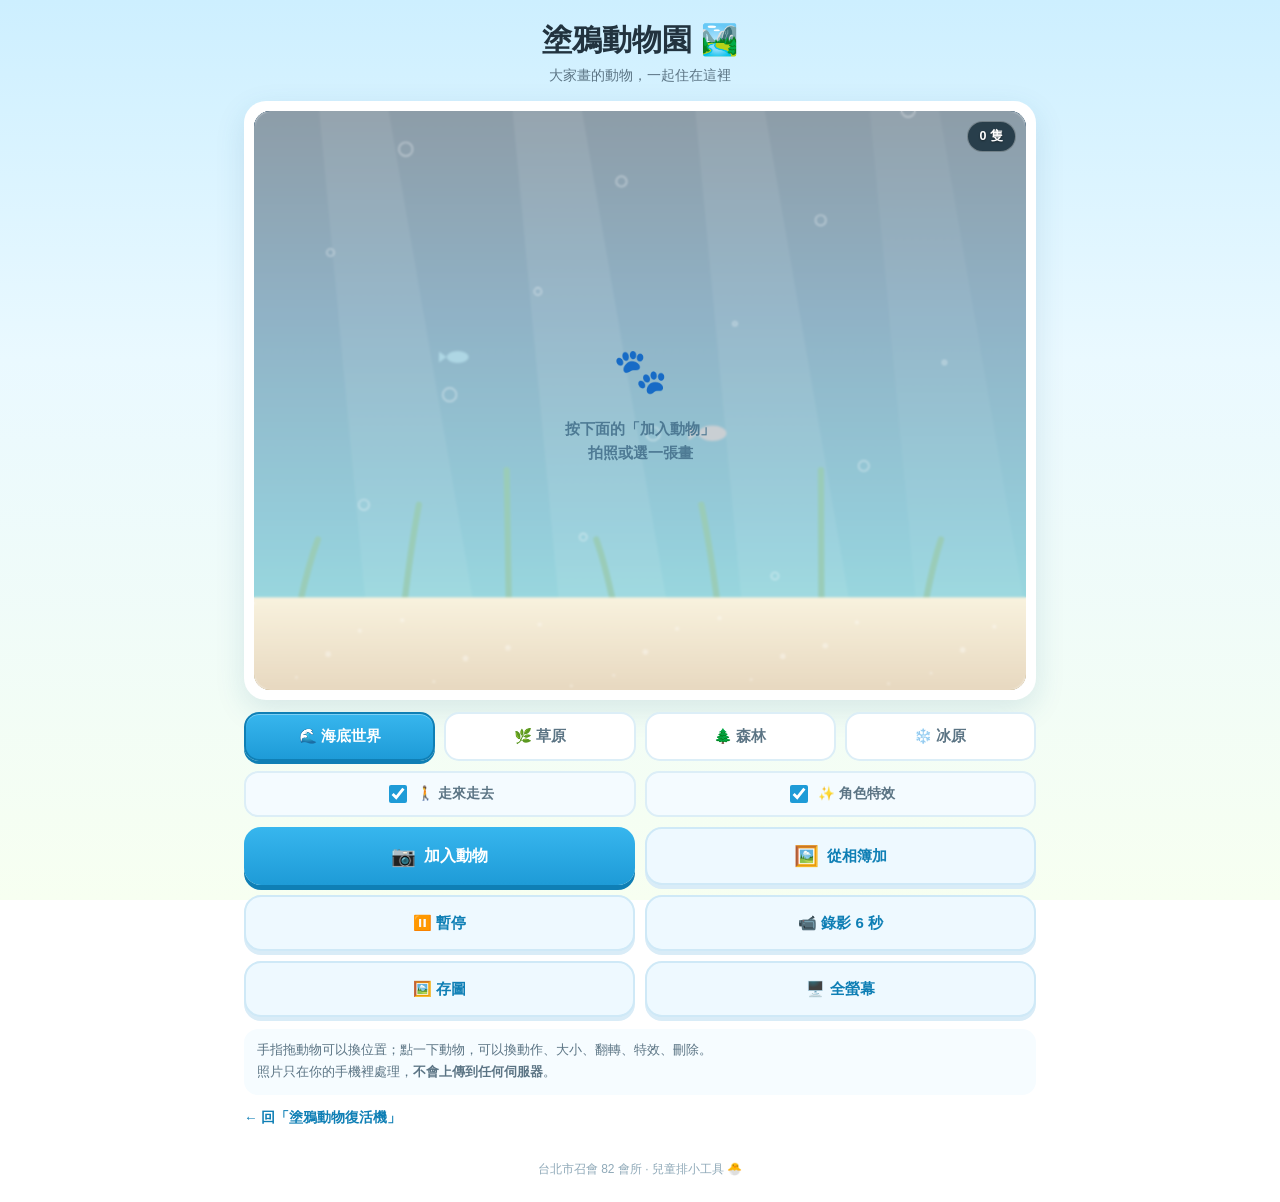
==== animals/zoo/index.html @ 326db667 "deploy: 2026-10-29 19:43" ====
<!DOCTYPE html>
<html lang="zh-Hant">
<head>
<meta charset="utf-8">
<meta name="viewport" content="width=device-width,initial-scale=1,viewport-fit=cover">
<meta name="theme-color" content="#2aa7d8">
<title>塗鴉動物園 🏞️</title>
<meta name="description" content="把大家畫的動物放進同一個畫面，切換海底世界、草原、森林、冰原四種背景。照片不會上傳。">
<link rel="stylesheet" href="zoo.css">
<link rel="icon" href="data:image/svg+xml,<svg xmlns='http://www.w3.org/2000/svg' viewBox='0 0 100 100'><text y='.9em' font-size='90'>🏞️</text></svg>">
</head>
<body>

<header class="top">
  <h1>塗鴉動物園 <span class="bob">🏞️</span></h1>
  <p class="sub">大家畫的動物，一起住在這裡</p>
</header>

<main>
  <div id="appBanner" class="banner hidden">
    📱 如果你按了「加入動物」沒反應：點右上角 <b>⋯</b> → <b>在瀏覽器開啟</b>（Telegram／LINE 內建瀏覽器會擋上傳）
  </div>

  <div class="stage-card">
    <div id="stageWrap" class="stage-wrap">
      <canvas id="stage"></canvas>
      <div id="empty" class="empty">
        <div class="empty-emoji">🐾</div>
        <div>按下面的「加入動物」<br>拍照或選一張畫</div>
      </div>
      <div id="busy" class="busy hidden"><div class="spinner"></div><span id="busyText">處理中…</span></div>
      <div id="count" class="count">0 隻</div>
      <div id="toast" class="toast"></div>
    </div>
  </div>

  <div class="bgs" id="bgs">
    <button class="bg-chip active" data-bg="sea">🌊 海底世界</button>
    <button class="bg-chip" data-bg="grass">🌿 草原</button>
    <button class="bg-chip" data-bg="forest">🌲 森林</button>
    <button class="bg-chip" data-bg="ice">❄️ 冰原</button>
  </div>

  <div class="switches">
    <label class="sw"><input id="tgWalk" type="checkbox" checked> 🚶 走來走去</label>
    <label class="sw"><input id="tgFx" type="checkbox" checked> ✨ 角色特效</label>
  </div>

  <div class="row">
    <label class="btn btn-main" for="fileCam" id="labCam"><span class="ico">📷</span> 加入動物</label>
    <input id="fileCam" type="file" accept="image/*" capture="environment" hidden>
    <label class="btn btn-2nd" for="fileAlbum" id="labAlbum"><span class="ico">🖼️</span> 從相簿加</label>
    <input id="fileAlbum" type="file" accept="image/*" multiple hidden>
  </div>

  <div class="row small">
    <button id="btnPause" class="btn btn-2nd">⏸️ 暫停</button>
    <button id="btnVideo" class="btn btn-2nd">📹 錄影 6 秒</button>
    <button id="btnShot" class="btn btn-2nd">🖼️ 存圖</button>
    <button id="btnFull" class="btn btn-2nd">🖥️ 全螢幕</button>
  </div>

  <div id="tools" class="tools hidden">
    <div class="tools-head">
      <span id="toolName" class="tool-name">動物</span>
      <span class="tools-tip">點動物下方的按鈕來調整</span>
    </div>
    <div class="tools-row">
      <button data-act="anim">🔁 換動作</button>
      <button data-act="big">➕ 放大</button>
      <button data-act="small">➖ 縮小</button>
      <button data-act="flip">↔️ 翻轉</button>
      <button data-act="del" class="danger">🗑️ 刪除</button>
    </div>
    <div class="tools-row fx-row">
      <span class="fx-label">牠會噴什麼？</span>
      <button data-fx="fire">🔥 火</button>
      <button data-fx="bolt">⚡ 電</button>
      <button data-fx="ice">❄️ 冰</button>
      <button data-fx="wind">🌬️ 風</button>
      <button data-fx="none">🚫 不用</button>
    </div>
  </div>

  <p class="hint" id="hint">
    手指拖動物可以換位置；點一下動物，可以換動作、大小、翻轉、特效、刪除。<br>
    照片只在你的手機裡處理，<b>不會上傳到任何伺服器</b>。
  </p>

  <a class="back" href="../">← 回「塗鴉動物復活機」</a>
</main>

<footer class="foot">台北市召會 82 會所 · 兒童排小工具 🐣</footer>

<script src="../core.js"></script>
<script src="../motion.js"></script>
<script src="zoo.js"></script>
</body>
</html>
---- animals/zoo/zoo.css ----
:root{
  --ink:#22333f; --ink2:#5b7484; --brand:#1e9bd7; --brand-dk:#0f7fb5;
  --card:#fff; --shadow:0 10px 30px rgba(24,90,130,.13);
}
*{box-sizing:border-box}
html,body{margin:0;padding:0}
body{
  font-family:-apple-system,BlinkMacSystemFont,"Segoe UI","Noto Sans TC","PingFang TC","Microsoft JhengHei",sans-serif;
  color:var(--ink); background:linear-gradient(180deg,#cdefff 0%,#eaf9ff 40%,#f7fff1 100%) fixed;
  min-height:100vh; -webkit-text-size-adjust:100%;
}
.top{text-align:center;padding:20px 16px 4px}
.top h1{margin:0;font-size:clamp(21px,5.6vw,30px)}
.top .bob{display:inline-block;animation:bob 2.6s ease-in-out infinite}
@keyframes bob{0%,100%{transform:translateY(0) rotate(-6deg)}50%{transform:translateY(-6px) rotate(6deg)}}
.top .sub{margin:6px 0 0;color:var(--ink2);font-size:14px}
main{max-width:820px;margin:0 auto;padding:12px 14px calc(34px + env(safe-area-inset-bottom,0px))}

.stage-card{background:var(--card);border-radius:22px;box-shadow:var(--shadow);padding:10px}
.stage-wrap{position:relative;border-radius:16px;overflow:hidden;aspect-ratio:4/3;background:#cfeaff;touch-action:none}
#stage{display:block;width:100%;height:100%}
.empty{
  position:absolute;inset:0;display:flex;flex-direction:column;align-items:center;justify-content:center;gap:10px;
  color:#4e7a94;font-weight:700;font-size:15px;text-align:center;line-height:1.6;
  background:rgba(255,255,255,.55);backdrop-filter:blur(1px);pointer-events:none
}
.empty-emoji{font-size:44px;animation:bob 2.2s ease-in-out infinite}
.count{
  position:absolute;right:10px;top:10px;background:rgba(12,35,48,.78);color:#fff;
  font-size:12.5px;font-weight:800;padding:6px 12px;border-radius:999px;backdrop-filter:blur(2px);
  border:1px solid rgba(255,255,255,.35);text-shadow:0 1px 2px rgba(0,0,0,.4)
}
.busy{
  position:absolute;inset:0;display:flex;flex-direction:column;align-items:center;justify-content:center;gap:12px;
  background:rgba(255,255,255,.82);font-weight:700;color:var(--brand-dk);font-size:15px
}
.spinner{width:40px;height:40px;border-radius:50%;border:5px solid #cfe9f7;border-top-color:var(--brand);animation:spin .9s linear infinite}
@keyframes spin{to{transform:rotate(360deg)}}
.hidden{display:none !important}

.bgs{display:grid;grid-template-columns:1fr 1fr;gap:9px;margin:12px 0 4px}
.bg-chip{
  padding:13px 8px;border-radius:15px;border:2px solid #dceef7;background:#fff;color:var(--ink2);
  font-size:14.5px;font-weight:800;font-family:inherit;cursor:pointer;-webkit-tap-highlight-color:transparent;
  transition:transform .08s;
}
.bg-chip:active{transform:scale(.97)}
.bg-chip.active{
  background:linear-gradient(180deg,#37b6ee,#1e9bd7);border-color:#0f7fb5;color:#fff;
  box-shadow:0 3px 0 #0f7fb5, inset 0 1px 0 rgba(255,255,255,.35)
}

.switches{display:flex;gap:9px;margin:10px 0 2px;justify-content:center;flex-wrap:wrap}
.sw{
  display:flex;align-items:center;gap:7px;flex:1 1 42%;justify-content:center;
  background:#f4fbff;border:2px solid #dceef7;border-radius:14px;padding:9px 10px;
  font-size:13.5px;font-weight:800;color:var(--ink2)
}
.sw input{width:18px;height:18px;accent-color:var(--brand)}
.banner{
  background:#fff6e3;border:2px solid #ffd9a0;color:#8a5200;border-radius:14px;
  padding:10px 12px;font-size:13px;line-height:1.6;margin-bottom:10px;font-weight:700
}
.banner b{color:#b4600a}

.row{display:grid;grid-template-columns:1fr 1fr;gap:10px;margin-top:10px}
.btn{
  display:flex;align-items:center;justify-content:center;gap:8px;border:0;border-radius:17px;
  padding:15px 8px;font-size:16px;font-weight:800;font-family:inherit;cursor:pointer;
  min-height:56px;text-align:center;-webkit-tap-highlight-color:transparent;transition:transform .08s;
}
.btn:active{transform:scale(.98)}
.btn .ico{font-size:20px}
.btn-main{background:linear-gradient(180deg,#37b6ee,#1e9bd7);color:#fff;box-shadow:0 5px 0 #0f7fb5}
.btn-2nd{background:#eef9ff;color:var(--brand-dk);border:2px solid #cfe9f7;box-shadow:0 4px 0 #d9ecf7;font-size:15px}
.btn[disabled]{filter:grayscale(.4);opacity:.65;pointer-events:none}

.tools{
  display:flex;flex-direction:column;gap:8px;margin-top:12px;padding:10px;
  background:#f4fbff;border:2px solid #dceef7;border-radius:16px
}
.tools-head{display:flex;align-items:center;gap:8px;flex-wrap:wrap}
.tools-tip{font-size:11.5px;color:#8aa7b8;font-weight:700}
.tools-row{display:flex;align-items:center;gap:7px;flex-wrap:wrap}
.fx-row{border-top:1px dashed #cfe6f3;padding-top:9px;gap:9px}
.fx-label{font-size:12.5px;font-weight:800;color:var(--brand-dk);margin-right:2px}
.tools button.active{
  background:linear-gradient(180deg,#ffe08a,#ffc247);color:#6a4100;box-shadow:0 2px 0 #e0a92a
}
.tool-name{font-size:13px;font-weight:800;color:var(--brand-dk);background:#e2f5ff;padding:5px 10px;border-radius:999px}
.tools button{
  border:0;background:#fff;border-radius:12px;padding:10px 12px;font-size:14px;font-weight:800;
  font-family:inherit;color:var(--ink2);cursor:pointer;box-shadow:0 2px 0 #e3eef5
}
.tools button:active{transform:translateY(1px)}
.tools button.danger{color:#c0392b;background:#fff3f1;box-shadow:0 2px 0 #f6ddd8}
.tools button[data-fx]{font-size:14px;padding:11px 13px;min-width:62px}

.hint{margin:12px 0 0;font-size:12.5px;line-height:1.75;color:var(--ink2);background:#f6fcff;border-radius:14px;padding:11px 13px}
.back{display:inline-block;margin-top:14px;color:var(--brand-dk);font-size:13.5px;font-weight:700;text-decoration:none}
.foot{text-align:center;font-size:12px;color:#8fa9b8;padding:0 16px 24px}

.stage-wrap:fullscreen{aspect-ratio:auto;border-radius:0;background:#000}
.stage-wrap:fullscreen #stage{width:100vw;height:100vh}

.toast{
  position:absolute;left:50%;bottom:10px;transform:translate(-50%,70px);background:rgba(34,51,63,.94);
  color:#fff;padding:11px 18px;border-radius:999px;font-size:14px;font-weight:700;opacity:0;
  transition:transform .25s,opacity .25s;pointer-events:none;z-index:99;max-width:82%;text-align:center;box-shadow:0 6px 18px rgba(0,0,0,.18)
}
.toast.show{opacity:1;transform:translate(-50%,0)}

@media (min-width:620px){
  .bgs{grid-template-columns:repeat(4,1fr)}
}
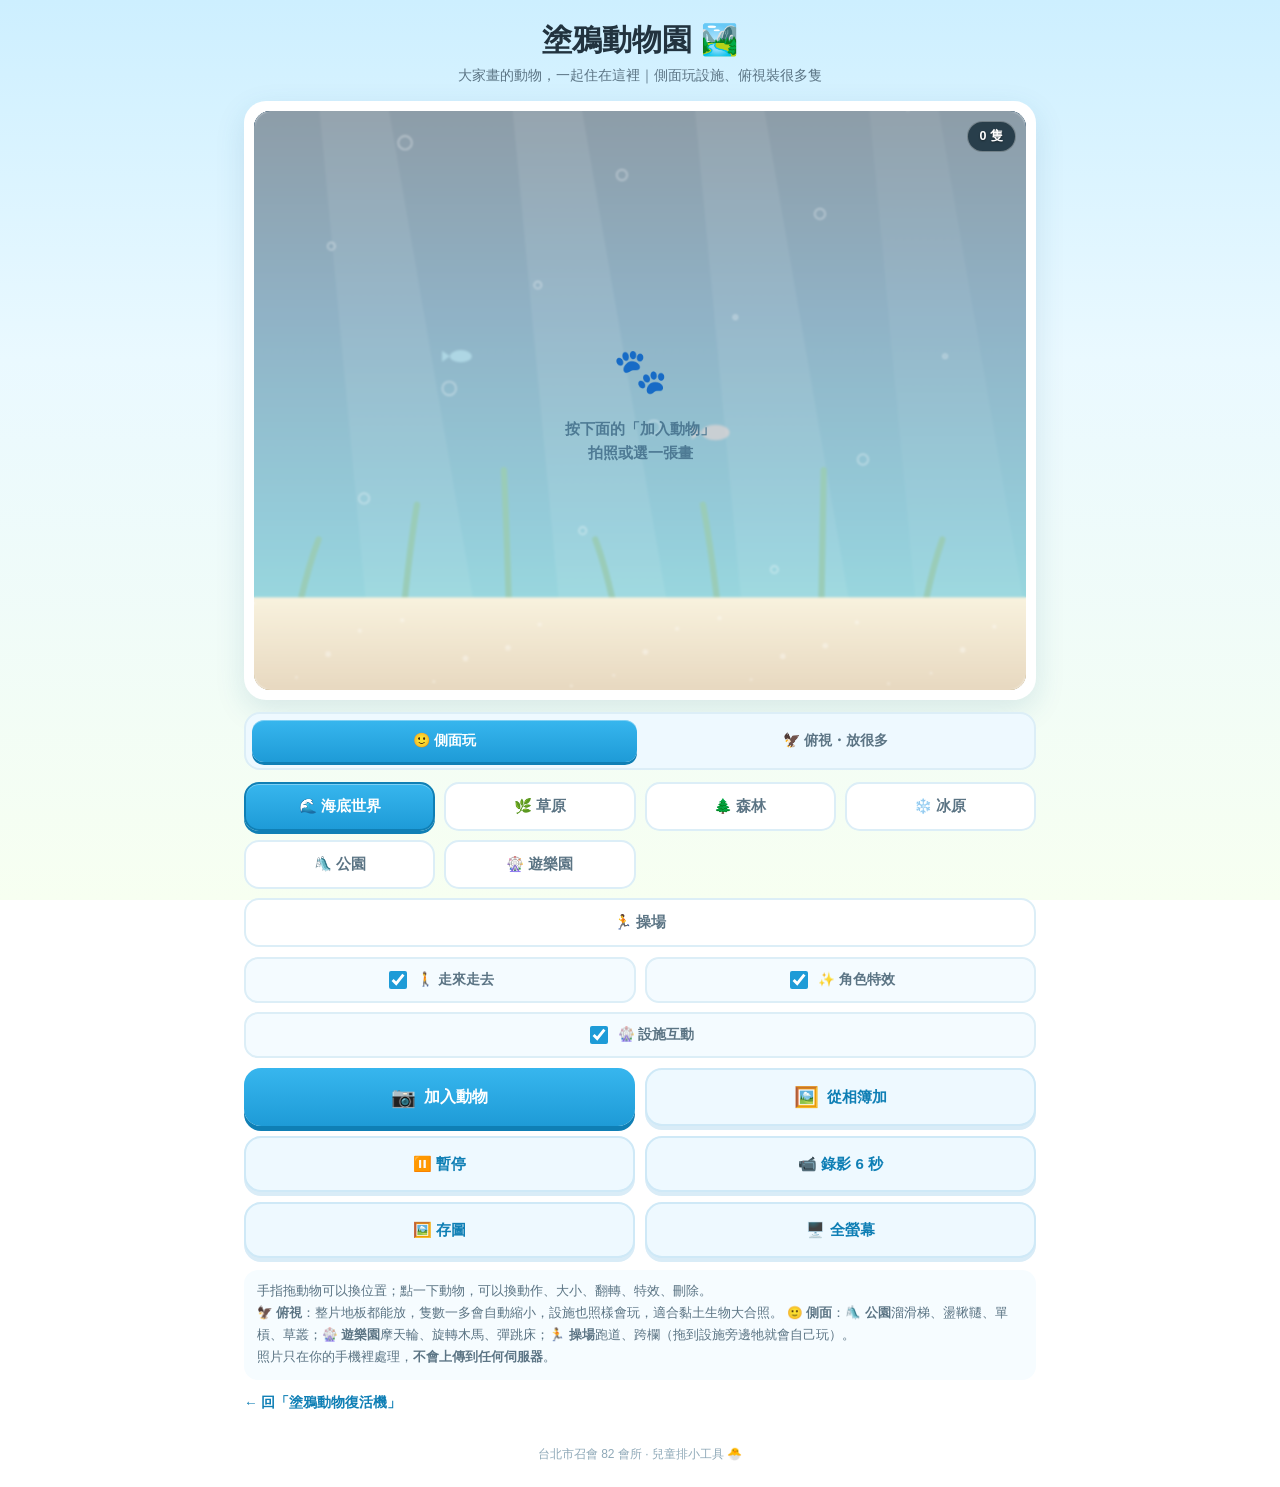
==== commit 11f3601d: "deploy: 2026-11-06 22:45" ====
--- a/animals/zoo/index.html
+++ b/animals/zoo/index.html
@@ -5,7 +5,7 @@
 <meta name="viewport" content="width=device-width,initial-scale=1,viewport-fit=cover">
 <meta name="theme-color" content="#2aa7d8">
 <title>塗鴉動物園 🏞️</title>
-<meta name="description" content="把大家畫的動物放進同一個畫面，切換海底世界、草原、森林、冰原四種背景。照片不會上傳。">
+<meta name="description" content="把大家畫的動物放進同一個畫面，切換海底世界、草原、森林、冰原，還有會互動的公園、遊樂園、操場。照片不會上傳。">
 <link rel="stylesheet" href="zoo.css">
 <link rel="icon" href="data:image/svg+xml,<svg xmlns='http://www.w3.org/2000/svg' viewBox='0 0 100 100'><text y='.9em' font-size='90'>🏞️</text></svg>">
 </head>
@@ -13,7 +13,7 @@
 
 <header class="top">
   <h1>塗鴉動物園 <span class="bob">🏞️</span></h1>
-  <p class="sub">大家畫的動物，一起住在這裡</p>
+  <p class="sub">大家畫的動物，一起住在這裡｜側面玩設施、俯視裝很多隻</p>
 </header>
 
 <main>
@@ -34,16 +34,25 @@
     </div>
   </div>
 
+  <div class="views" id="views">
+    <button class="view-chip active" data-view="side">🙂 側面玩</button>
+    <button class="view-chip" data-view="top">🦅 俯視・放很多</button>
+  </div>
+
   <div class="bgs" id="bgs">
     <button class="bg-chip active" data-bg="sea">🌊 海底世界</button>
     <button class="bg-chip" data-bg="grass">🌿 草原</button>
     <button class="bg-chip" data-bg="forest">🌲 森林</button>
     <button class="bg-chip" data-bg="ice">❄️ 冰原</button>
+    <button class="bg-chip" data-bg="park">🛝 公園</button>
+    <button class="bg-chip" data-bg="fun">🎡 遊樂園</button>
+    <button class="bg-chip" data-bg="track">🏃 操場</button>
   </div>
 
   <div class="switches">
     <label class="sw"><input id="tgWalk" type="checkbox" checked> 🚶 走來走去</label>
     <label class="sw"><input id="tgFx" type="checkbox" checked> ✨ 角色特效</label>
+    <label class="sw"><input id="tgFac" type="checkbox" checked> 🎡 設施互動</label>
   </div>
 
   <div class="row">
@@ -84,6 +93,8 @@
 
   <p class="hint" id="hint">
     手指拖動物可以換位置；點一下動物，可以換動作、大小、翻轉、特效、刪除。<br>
+    <b>🦅 俯視</b>：整片地板都能放，隻數一多會自動縮小，設施也照樣會玩，適合黏土生物大合照。
+    <b>🙂 側面</b>：<b>🛝 公園</b>溜滑梯、盪鞦韆、單槓、草叢；<b>🎡 遊樂園</b>摩天輪、旋轉木馬、彈跳床；<b>🏃 操場</b>跑道、跨欄（拖到設施旁邊牠就會自己玩）。<br>
     照片只在你的手機裡處理，<b>不會上傳到任何伺服器</b>。
   </p>
 
--- a/animals/zoo/zoo.css
+++ b/animals/zoo/zoo.css
@@ -38,7 +38,20 @@
 @keyframes spin{to{transform:rotate(360deg)}}
 .hidden{display:none !important}
 
+.views{display:flex;gap:6px;margin:12px 0 0;background:#eef9ff;border:2px solid #dceef7;border-radius:16px;padding:6px}
+.view-chip{
+  flex:1;padding:12px 8px;border:0;border-radius:12px;background:transparent;color:var(--ink2);
+  font-size:14px;font-weight:800;font-family:inherit;cursor:pointer;
+  -webkit-tap-highlight-color:transparent;transition:transform .08s;
+}
+.view-chip:active{transform:scale(.97)}
+.view-chip.active{
+  background:linear-gradient(180deg,#37b6ee,#1e9bd7);color:#fff;
+  box-shadow:0 3px 0 #0f7fb5, inset 0 1px 0 rgba(255,255,255,.35)
+}
+
 .bgs{display:grid;grid-template-columns:1fr 1fr;gap:9px;margin:12px 0 4px}
+.bgs .bg-chip:last-child:nth-child(odd){grid-column:1 / -1}
 .bg-chip{
   padding:13px 8px;border-radius:15px;border:2px solid #dceef7;background:#fff;color:var(--ink2);
   font-size:14.5px;font-weight:800;font-family:inherit;cursor:pointer;-webkit-tap-highlight-color:transparent;
